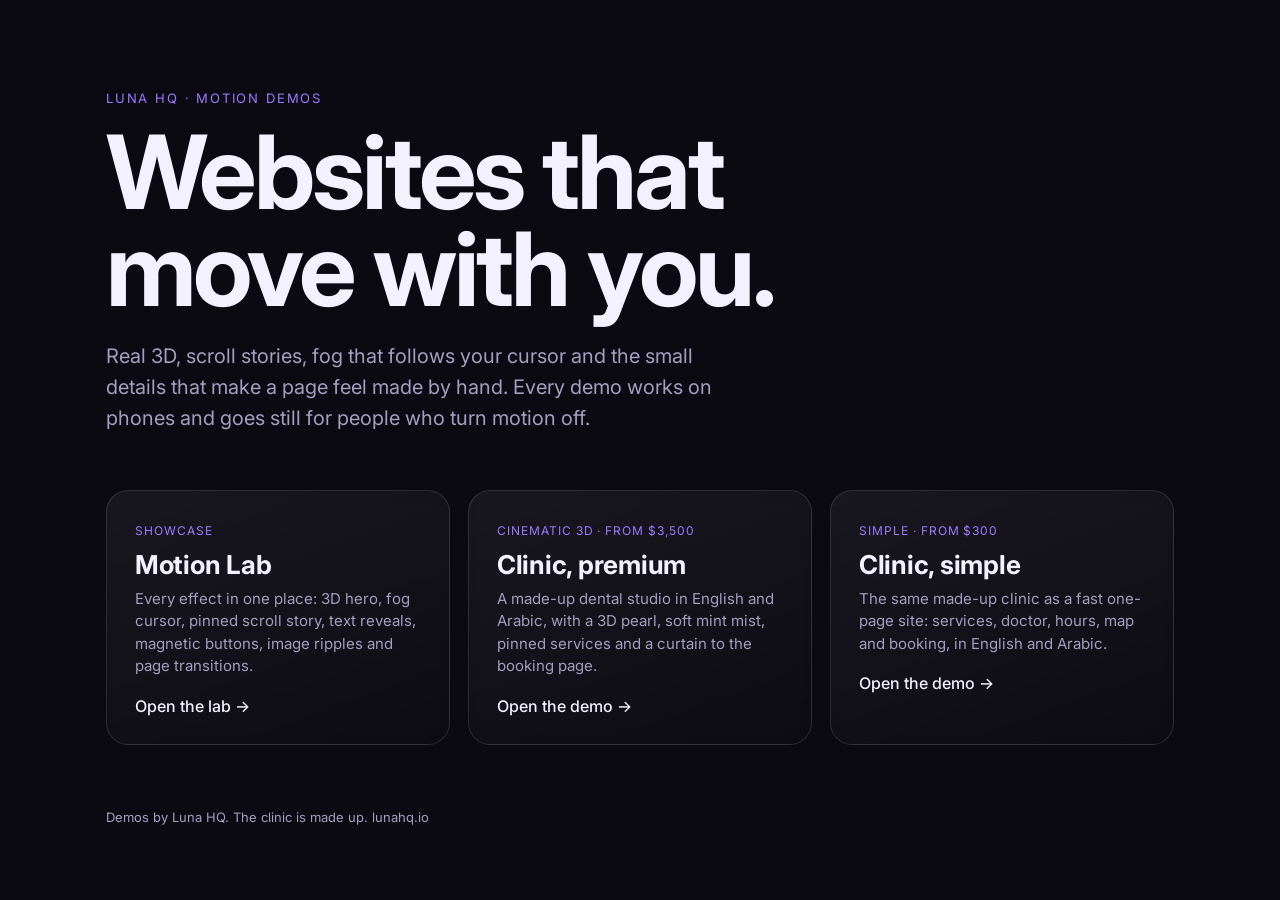
==== index.html @ a18e88f0 "Luna HQ motion demos: lab, clinic simple, clinic premium Co-Authored-By: Claude Opus 5.5 <noreply@an" ====
<!doctype html>
<html lang="en">
<head>
<meta charset="utf-8">
<meta name="viewport" content="width=device-width, initial-scale=1">
<title>Luna HQ Motion Demos</title>
<meta name="description" content="Website demos by Luna HQ: 3D, scroll stories, fog cursors and motion details.">
<link rel="preconnect" href="https://fonts.googleapis.com">
<link href="https://fonts.googleapis.com/css2?family=Inter:wght@400;500;700&display=swap" rel="stylesheet">
<style>
  :root { --bg:#0b0912; --fg:#f4f1ff; --muted:#a59fbf; --line:rgba(255,255,255,.12); --accent:#9b7bff; }
  * { box-sizing:border-box; margin:0; }
  body { background:var(--bg); color:var(--fg); font-family:Inter,system-ui,sans-serif; min-height:100vh; overflow-x:hidden; }
  main { position:relative; z-index:1; max-width:1100px; margin:0 auto; padding:clamp(48px,10vh,120px) 16px 64px; }
  .eyebrow { font-size:13px; letter-spacing:.14em; text-transform:uppercase; color:var(--accent); }
  h1 { font-size:clamp(44px,8vw,104px); line-height:.95; letter-spacing:-.03em; margin:18px 0 22px; font-weight:700; }
  .lede { max-width:620px; font-size:clamp(17px,2vw,20px); line-height:1.55; color:var(--muted); }
  .grid { display:grid; grid-template-columns:repeat(auto-fit,minmax(280px,1fr)); gap:18px; margin-top:56px; }
  a.card { display:block; padding:28px; border:1px solid var(--line); border-radius:22px; color:inherit; text-decoration:none;
    background:linear-gradient(160deg,rgba(255,255,255,.06),rgba(255,255,255,.01)); backdrop-filter:blur(6px);
    transition:transform .35s cubic-bezier(.2,.8,.2,1), border-color .35s; }
  a.card:hover, a.card:focus-visible { transform:translateY(-6px); border-color:rgba(155,123,255,.6); outline:none; }
  .tag { font-size:12px; color:var(--accent); letter-spacing:.08em; text-transform:uppercase; }
  .card h2 { font-size:26px; margin:10px 0 8px; letter-spacing:-.01em; }
  .card p { color:var(--muted); line-height:1.5; font-size:15px; }
  .go { margin-top:18px; display:inline-block; font-weight:500; }
  footer { margin-top:64px; color:var(--muted); font-size:13px; }
  @media (prefers-reduced-motion: reduce) { a.card { transition:none; } a.card:hover { transform:none; } }
</style>
</head>
<body>
<main>
  <p class="eyebrow">Luna HQ · Motion demos</p>
  <h1>Websites that<br>move with you.</h1>
  <p class="lede">Real 3D, scroll stories, fog that follows your cursor and the small details that make a page feel made by hand. Every demo works on phones and goes still for people who turn motion off.</p>
  <div class="grid">
    <a class="card" href="lab/">
      <span class="tag">Showcase</span>
      <h2>Motion Lab</h2>
      <p>Every effect in one place: 3D hero, fog cursor, pinned scroll story, text reveals, magnetic buttons, image ripples and page transitions.</p>
      <span class="go">Open the lab →</span>
    </a>
    <a class="card" href="clinic-premium/">
      <span class="tag">Cinematic 3D · from $3,500</span>
      <h2>Clinic, premium</h2>
      <p>A made-up dental studio in English and Arabic, with a 3D pearl, soft mint mist, pinned services and a curtain to the booking page.</p>
      <span class="go">Open the demo →</span>
    </a>
    <a class="card" href="clinic/">
      <span class="tag">Simple · from $300</span>
      <h2>Clinic, simple</h2>
      <p>The same made-up clinic as a fast one-page site: services, doctor, hours, map and booking, in English and Arabic.</p>
      <span class="go">Open the demo →</span>
    </a>
  </div>
  <footer>Demos by Luna HQ. The clinic is made up. lunahq.io</footer>
</main>
<script type="module">
  import { init } from './kit/fog-cursor.js';
  try { init(document.body, { colors: ['#7c5cff', '#2ad1c9', '#ff5c8a'], strength: 0.16 }); } catch (e) { /* works without fog */ }
</script>
</body>
</html>
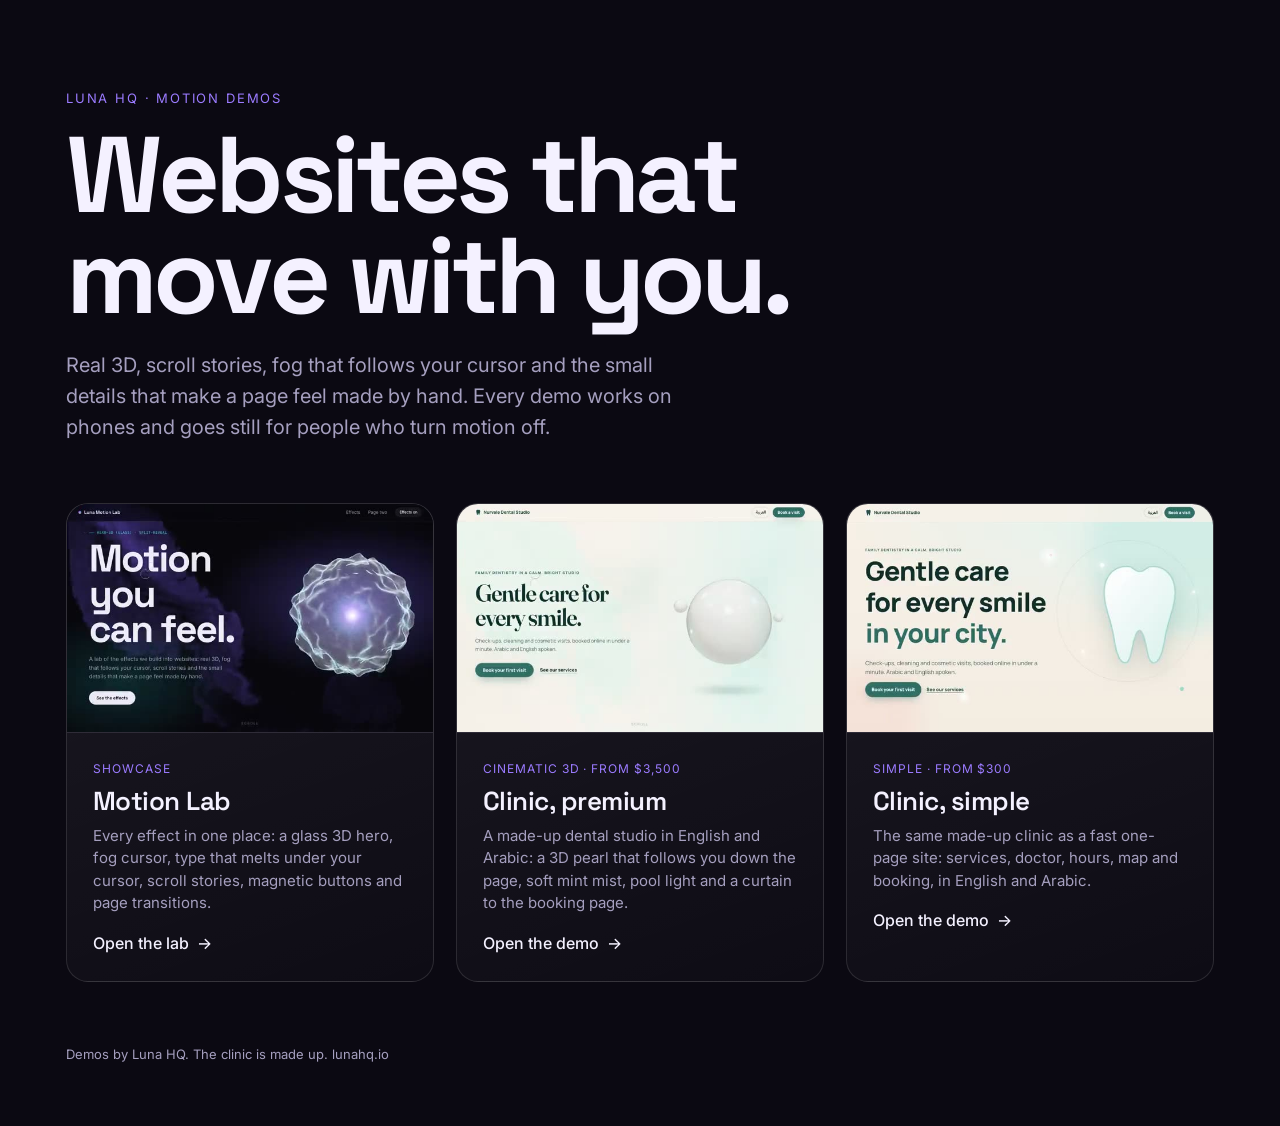
==== commit 92961934: "Demos polish: hub tilt cards with preview clips, lab loader, glass 3D, text-distort, colour shifts; " ====
--- a/index.html
+++ b/index.html
@@ -5,59 +5,135 @@
 <meta name="viewport" content="width=device-width, initial-scale=1">
 <title>Luna HQ Motion Demos</title>
 <meta name="description" content="Website demos by Luna HQ: 3D, scroll stories, fog cursors and motion details.">
-<link rel="preconnect" href="https://fonts.googleapis.com">
-<link href="https://fonts.googleapis.com/css2?family=Inter:wght@400;500;700&display=swap" rel="stylesheet">
+<link rel="icon" href="data:image/svg+xml,%3Csvg xmlns=%22http://www.w3.org/2000/svg%22 viewBox=%220 0 16 16%22%3E%3Ccircle cx=%228%22 cy=%228%22 r=%227%22 fill=%22%237c5cff%22/%3E%3C/svg%3E">
+<link rel="preconnect" href="https://fonts.googleapis.com"><link rel="preconnect" href="https://fonts.gstatic.com" crossorigin>
+<link href="https://fonts.googleapis.com/css2?family=Inter:wght@400;500;700&family=Space+Grotesk:wght@600;700&display=swap" rel="stylesheet">
 <style>
-  :root { --bg:#0b0912; --fg:#f4f1ff; --muted:#a59fbf; --line:rgba(255,255,255,.12); --accent:#9b7bff; }
+  :root { --bg:#0b0912; --fg:#f4f1ff; --muted:#a59fbf; --line:rgba(255,255,255,.12); --accent:#9b7bff; --teal:#2ad1c9; }
   * { box-sizing:border-box; margin:0; }
-  body { background:var(--bg); color:var(--fg); font-family:Inter,system-ui,sans-serif; min-height:100vh; overflow-x:hidden; }
-  main { position:relative; z-index:1; max-width:1100px; margin:0 auto; padding:clamp(48px,10vh,120px) 16px 64px; }
+  html { background:var(--bg); color-scheme:dark; }
+  body { background:var(--bg); color:var(--fg); font-family:Inter,system-ui,sans-serif; min-height:100vh; overflow-x:hidden; -webkit-font-smoothing:antialiased; }
+  main { position:relative; z-index:2; max-width:1180px; margin:0 auto; padding:clamp(48px,10vh,120px) 16px 64px; }
   .eyebrow { font-size:13px; letter-spacing:.14em; text-transform:uppercase; color:var(--accent); }
-  h1 { font-size:clamp(44px,8vw,104px); line-height:.95; letter-spacing:-.03em; margin:18px 0 22px; font-weight:700; }
+  h1 { font:700 clamp(46px,8.4vw,112px)/.94 'Space Grotesk',Inter,sans-serif; letter-spacing:-.045em; margin:18px 0 24px; }
+  h1 .w { display:inline-block; white-space:nowrap; }
+  h1 .c { display:inline-block; }
+  .js h1 .c { opacity:0; transform:translateY(.55em) rotate(6deg); filter:blur(8px);
+    animation:hc .9s cubic-bezier(.16,1,.3,1) forwards; animation-delay:calc(var(--i) * 28ms + 120ms); }
+  @keyframes hc { to { opacity:1; transform:none; filter:none; } }
   .lede { max-width:620px; font-size:clamp(17px,2vw,20px); line-height:1.55; color:var(--muted); }
-  .grid { display:grid; grid-template-columns:repeat(auto-fit,minmax(280px,1fr)); gap:18px; margin-top:56px; }
-  a.card { display:block; padding:28px; border:1px solid var(--line); border-radius:22px; color:inherit; text-decoration:none;
-    background:linear-gradient(160deg,rgba(255,255,255,.06),rgba(255,255,255,.01)); backdrop-filter:blur(6px);
-    transition:transform .35s cubic-bezier(.2,.8,.2,1), border-color .35s; }
-  a.card:hover, a.card:focus-visible { transform:translateY(-6px); border-color:rgba(155,123,255,.6); outline:none; }
+  .grid { display:grid; grid-template-columns:repeat(auto-fit,minmax(300px,1fr)); gap:22px; margin-top:60px; perspective:1100px; }
+  a.card { position:relative; display:block; border:1px solid var(--line); border-radius:22px; color:inherit; text-decoration:none; overflow:hidden;
+    background:linear-gradient(160deg,rgba(255,255,255,.07),rgba(255,255,255,.015)); transform-style:preserve-3d;
+    transform:rotateX(var(--rx,0deg)) rotateY(var(--ry,0deg)) translateZ(0); transition:transform .5s cubic-bezier(.2,.8,.2,1), border-color .35s, box-shadow .5s; }
+  a.card.is-tilting { transition:transform .08s linear, border-color .35s, box-shadow .5s; }
+  a.card:hover, a.card:focus-visible { border-color:rgba(155,123,255,.55); box-shadow:0 40px 80px -40px rgba(124,92,255,.55); outline:none; }
+  a.card:focus-visible { outline:2px solid var(--teal); outline-offset:4px; }
+  a.card::after { content:''; position:absolute; inset:0; pointer-events:none; border-radius:inherit; opacity:0; transition:opacity .4s;
+    background:radial-gradient(420px circle at var(--mx,50%) var(--my,50%), rgba(255,255,255,.18), rgba(255,255,255,.04) 35%, transparent 60%); mix-blend-mode:screen; }
+  a.card:hover::after { opacity:1; }
+  .thumb { position:relative; aspect-ratio:16/10; background:#120f1d center/cover no-repeat; border-bottom:1px solid var(--line); overflow:hidden; }
+  .thumb video { position:absolute; inset:0; width:100%; height:100%; object-fit:cover; opacity:0; transition:opacity .6s; transform:translateZ(30px) scale(1.02); }
+  .thumb video.is-playing { opacity:1; }
+  .body { padding:24px 26px 28px; transform:translateZ(24px); }
   .tag { font-size:12px; color:var(--accent); letter-spacing:.08em; text-transform:uppercase; }
-  .card h2 { font-size:26px; margin:10px 0 8px; letter-spacing:-.01em; }
+  .card h2 { font:600 26px/1.15 'Space Grotesk',Inter,sans-serif; margin:10px 0 8px; letter-spacing:-.02em; }
   .card p { color:var(--muted); line-height:1.5; font-size:15px; }
-  .go { margin-top:18px; display:inline-block; font-weight:500; }
+  .go { margin-top:18px; display:inline-flex; gap:8px; font-weight:500; }
+  .go i { font-style:normal; transition:transform .35s cubic-bezier(.2,.8,.2,1); }
+  a.card:hover .go i { transform:translateX(5px); }
   footer { margin-top:64px; color:var(--muted); font-size:13px; }
-  @media (prefers-reduced-motion: reduce) { a.card { transition:none; } a.card:hover { transform:none; } }
+  @media (prefers-reduced-motion: reduce) {
+    a.card, a.card.is-tilting { transition:none; transform:none; }
+    .js h1 .c { animation:none; opacity:1; transform:none; filter:none; }
+    .thumb video { display:none; }
+  }
 </style>
+<script>document.documentElement.classList.add('js');</script>
 </head>
 <body>
 <main>
   <p class="eyebrow">Luna HQ · Motion demos</p>
-  <h1>Websites that<br>move with you.</h1>
+  <h1 data-chars aria-label="Websites that move with you.">Websites that<br>move with you.</h1>
   <p class="lede">Real 3D, scroll stories, fog that follows your cursor and the small details that make a page feel made by hand. Every demo works on phones and goes still for people who turn motion off.</p>
   <div class="grid">
-    <a class="card" href="lab/">
-      <span class="tag">Showcase</span>
-      <h2>Motion Lab</h2>
-      <p>Every effect in one place: 3D hero, fog cursor, pinned scroll story, text reveals, magnetic buttons, image ripples and page transitions.</p>
-      <span class="go">Open the lab →</span>
+    <a class="card" href="lab/" data-tilt>
+      <div class="thumb" style="background-image:url(media/lab.jpg)"><video muted loop playsinline preload="none" poster="media/lab.jpg" aria-hidden="true" data-src="media/lab.mp4"></video></div>
+      <div class="body">
+        <span class="tag">Showcase</span>
+        <h2>Motion Lab</h2>
+        <p>Every effect in one place: a glass 3D hero, fog cursor, type that melts under your cursor, scroll stories, magnetic buttons and page transitions.</p>
+        <span class="go">Open the lab <i aria-hidden="true">→</i></span>
+      </div>
     </a>
-    <a class="card" href="clinic-premium/">
-      <span class="tag">Cinematic 3D · from $3,500</span>
-      <h2>Clinic, premium</h2>
-      <p>A made-up dental studio in English and Arabic, with a 3D pearl, soft mint mist, pinned services and a curtain to the booking page.</p>
-      <span class="go">Open the demo →</span>
+    <a class="card" href="clinic-premium/" data-tilt>
+      <div class="thumb" style="background-image:url(media/clinic-premium.jpg)"><video muted loop playsinline preload="none" poster="media/clinic-premium.jpg" aria-hidden="true" data-src="media/clinic-premium.mp4"></video></div>
+      <div class="body">
+        <span class="tag">Cinematic 3D · from $3,500</span>
+        <h2>Clinic, premium</h2>
+        <p>A made-up dental studio in English and Arabic: a 3D pearl that follows you down the page, soft mint mist, pool light and a curtain to the booking page.</p>
+        <span class="go">Open the demo <i aria-hidden="true">→</i></span>
+      </div>
     </a>
-    <a class="card" href="clinic/">
-      <span class="tag">Simple · from $300</span>
-      <h2>Clinic, simple</h2>
-      <p>The same made-up clinic as a fast one-page site: services, doctor, hours, map and booking, in English and Arabic.</p>
-      <span class="go">Open the demo →</span>
+    <a class="card" href="clinic/" data-tilt>
+      <div class="thumb" style="background-image:url(media/clinic.jpg)"><video muted loop playsinline preload="none" poster="media/clinic.jpg" aria-hidden="true" data-src="media/clinic.mp4"></video></div>
+      <div class="body">
+        <span class="tag">Simple · from $300</span>
+        <h2>Clinic, simple</h2>
+        <p>The same made-up clinic as a fast one-page site: services, doctor, hours, map and booking, in English and Arabic.</p>
+        <span class="go">Open the demo <i aria-hidden="true">→</i></span>
+      </div>
     </a>
   </div>
   <footer>Demos by Luna HQ. The clinic is made up. lunahq.io</footer>
 </main>
 <script type="module">
-  import { init } from './kit/fog-cursor.js';
-  try { init(document.body, { colors: ['#7c5cff', '#2ad1c9', '#ff5c8a'], strength: 0.16 }); } catch (e) { /* works without fog */ }
+  import { motionOff, lowPower } from './kit/util.js';
+  const still = motionOff();
+  // headline: wrap each letter (words stay unbroken) so it reveals letter by letter on load
+  const h = document.querySelector('[data-chars]');
+  if (h && !still) {
+    let i = 0;
+    h.innerHTML = h.innerHTML.split(/(<br\s*\/?>)/i).map((part) => /^<br/i.test(part) ? part : part.split(' ').filter(Boolean).map((w) =>
+      `<span class="w" aria-hidden="true">${[...w].map((c) => `<span class="c" style="--i:${i++}">${c}</span>`).join('')}</span>`).join(' ')).join('');
+  }
+  // cards tilt toward the cursor with a moving sheen (mouse only)
+  if (!still && matchMedia('(hover: hover) and (pointer: fine)').matches) {
+    document.querySelectorAll('[data-tilt]').forEach((card) => {
+      let raf = 0;
+      card.addEventListener('pointermove', (e) => {
+        const r = card.getBoundingClientRect(), x = (e.clientX - r.left) / r.width, y = (e.clientY - r.top) / r.height;
+        cancelAnimationFrame(raf); raf = requestAnimationFrame(() => {
+          card.classList.add('is-tilting');
+          card.style.setProperty('--ry', `${(x - 0.5) * 12}deg`); card.style.setProperty('--rx', `${(0.5 - y) * 10}deg`);
+          card.style.setProperty('--mx', `${x * 100}%`); card.style.setProperty('--my', `${y * 100}%`);
+        });
+      });
+      card.addEventListener('pointerleave', () => { cancelAnimationFrame(raf); card.classList.remove('is-tilting');
+        card.style.setProperty('--rx', '0deg'); card.style.setProperty('--ry', '0deg'); });
+    });
+  }
+  // preview clips: one plays at a time (three decoding at once can halve the frame rate on weaker machines).
+  // Mouse: the hovered or focused card plays, and the first card plays until you point at another.
+  // Touch: the card most in view plays. Clips load only when needed; posters show otherwise.
+  if (!still) {
+    const vids = [...document.querySelectorAll('video[data-src]')];
+    let cur = null;
+    const play = (v) => { if (cur === v) return; if (cur) { cur.pause(); cur.classList.remove('is-playing'); } cur = v;
+      if (!v) return; if (!v.src) v.src = v.dataset.src; v.play().then(() => v.classList.add('is-playing')).catch(() => {}); };
+    if (matchMedia('(hover: hover)').matches) {
+      vids.forEach((v) => { const card = v.closest('a'); card.addEventListener('pointerenter', () => play(v)); card.addEventListener('focus', () => play(v)); });
+      new IntersectionObserver((es) => es.forEach((e) => { if (e.isIntersecting && !cur) play(e.target); if (!e.isIntersecting && cur === e.target) play(null); }),
+        { threshold: 0.4 }).observe(vids[0]);
+    } else {
+      const seen = new Map();
+      const io = new IntersectionObserver((es) => { es.forEach((e) => seen.set(e.target, e.intersectionRatio));
+        let best = null, br = 0.55; seen.forEach((r, v) => { if (r > br) { best = v; br = r; } }); play(best); }, { threshold: [0, 0.25, 0.55, 0.8, 1] });
+      vids.forEach((v) => io.observe(v));
+    }
+  }
+  // soft fog behind everything (desktop; phones and reduced motion skip it inside the module)
+  if (!lowPower()) import('./kit/fog-cursor.js').then((m) => m.init(document.body, { colors: ['#7c5cff', '#2ad1c9', '#ff5c8a'], strength: 0.13, zIndex: 1 })).catch(() => {});
 </script>
 </body>
 </html>
